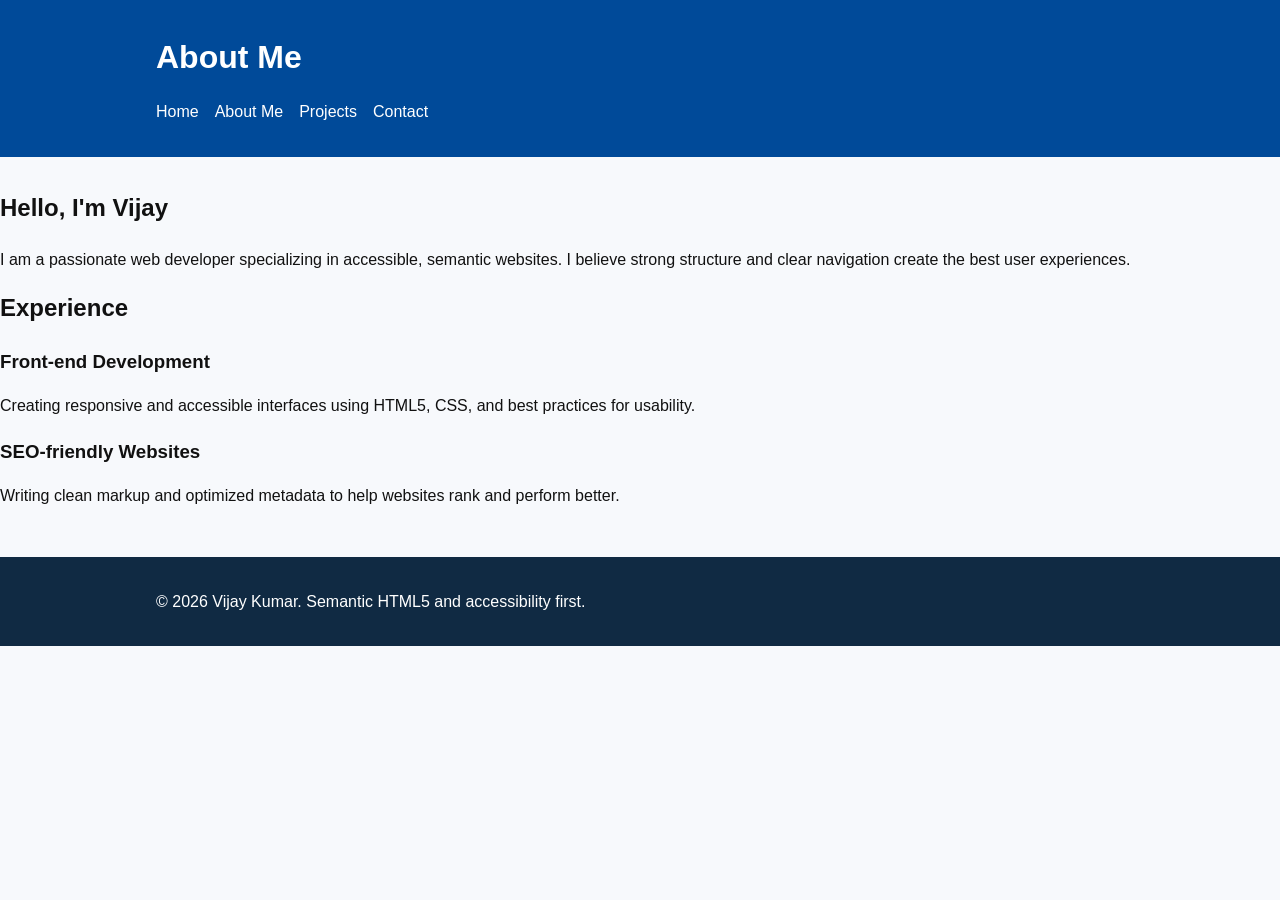
==== about.html @ e0fa2bb2 "Initial commit: accessible portfolio skeleton" ====
<!doctype html>
<html lang="en">
<head>
  <meta charset="UTF-8">
  <meta name="viewport" content="width=device-width, initial-scale=1.0">
  <title>Vijay Kumar | About Me</title>
  <meta name="description" content="Portfolio website of Vijay Kumar">
  <meta name="keywords" content="Portfolio, HTML5, CSS, Web Developer">
  <meta name="author" content="Vijay Kumar">
  <link rel="stylesheet" href="css/style.css">
</head>
<body>
  <header role="banner">
    <div class="container">
      <h1>About Me</h1>
      <nav role="navigation" aria-label="Secondary site navigation">
        <ul class="nav-list">
          <li><a href="index.html">Home</a></li>
          <li><a href="about.html">About Me</a></li>
          <li><a href="projects.html">Projects</a></li>
          <li><a href="contact.html">Contact</a></li>
        </ul>
      </nav>
    </div>
  </header>

  <main id="main-content">
    <section aria-labelledby="about-heading">
      <h2 id="about-heading">Hello, I'm Vijay</h2>
      <p>I am a passionate web developer specializing in accessible, semantic websites. I believe strong structure and clear navigation create the best user experiences.</p>
    </section>

    <section aria-labelledby="experience-heading">
      <h2 id="experience-heading">Experience</h2>
      <article>
        <h3>Front-end Development</h3>
        <p>Creating responsive and accessible interfaces using HTML5, CSS, and best practices for usability.</p>
      </article>
      <article>
        <h3>SEO-friendly Websites</h3>
        <p>Writing clean markup and optimized metadata to help websites rank and perform better.</p>
      </article>
    </section>
  </main>

  <footer role="contentinfo">
    <div class="container">
      <p>© 2026 Vijay Kumar. Semantic HTML5 and accessibility first.</p>
    </div>
  </footer>
</body>
</html>
---- css/style.css ----
:root {
  color-scheme: light;
  font-family: Arial, sans-serif;
  line-height: 1.6;
  background-color: #f7f9fc;
  color: #111;
}

* {
  box-sizing: border-box;
}

body {
  margin: 0;
}

.container {
  max-width: 1000px;
  margin: 0 auto;
  padding: 1rem;
}

header {
  background-color: #004a99;
  color: #fff;
  padding: 1rem 0;
}

header h1,
header p {
  margin: 0;
}

.tagline {
  margin-top: 0.5rem;
  font-size: 1rem;
}

.nav-list {
  list-style: none;
  padding: 0;
  margin: 1rem 0 0;
  display: flex;
  gap: 1rem;
  flex-wrap: wrap;
}

.nav-list a {
  color: #fff;
  text-decoration: none;
}

.nav-list a:focus,
.nav-list a:hover {
  outline: 3px solid #ffd700;
  background: rgba(255, 255, 255, 0.1);
}

main {
  padding: 2rem 0;
}

.hero,
.highlights,
.contact-form {
  background: #fff;
  border-radius: 8px;
  padding: 1.5rem;
  margin-bottom: 1.5rem;
  box-shadow: 0 1px 4px rgba(0,0,0,0.08);
}

h2 {
  margin-top: 0;
}

h3 {
  margin-bottom: 0.5rem;
}

article {
  margin-top: 1rem;
}

.form-group {
  display: grid;
  gap: 0.5rem;
  margin-bottom: 1rem;
}

label {
  font-weight: 600;
}

input,
textarea,
button {
  font: inherit;
}

input,
textarea {
  width: 100%;
  padding: 0.8rem;
  border: 1px solid #bbc4d6;
  border-radius: 4px;
}

input:focus,
textarea:focus,
button:focus {
  outline: 3px solid #004a99;
  outline-offset: 3px;
}

button {
  display: inline-block;
  padding: 0.9rem 1.4rem;
  border: none;
  background-color: #004a99;
  color: #fff;
  border-radius: 4px;
  cursor: pointer;
}

button:hover {
  background-color: #00356a;
}

footer {
  background-color: #102a43;
  color: #fff;
  padding: 1rem 0;
}

footer p {
  margin: 0;
}

@media (max-width: 600px) {
  .nav-list {
    flex-direction: column;
  }
}
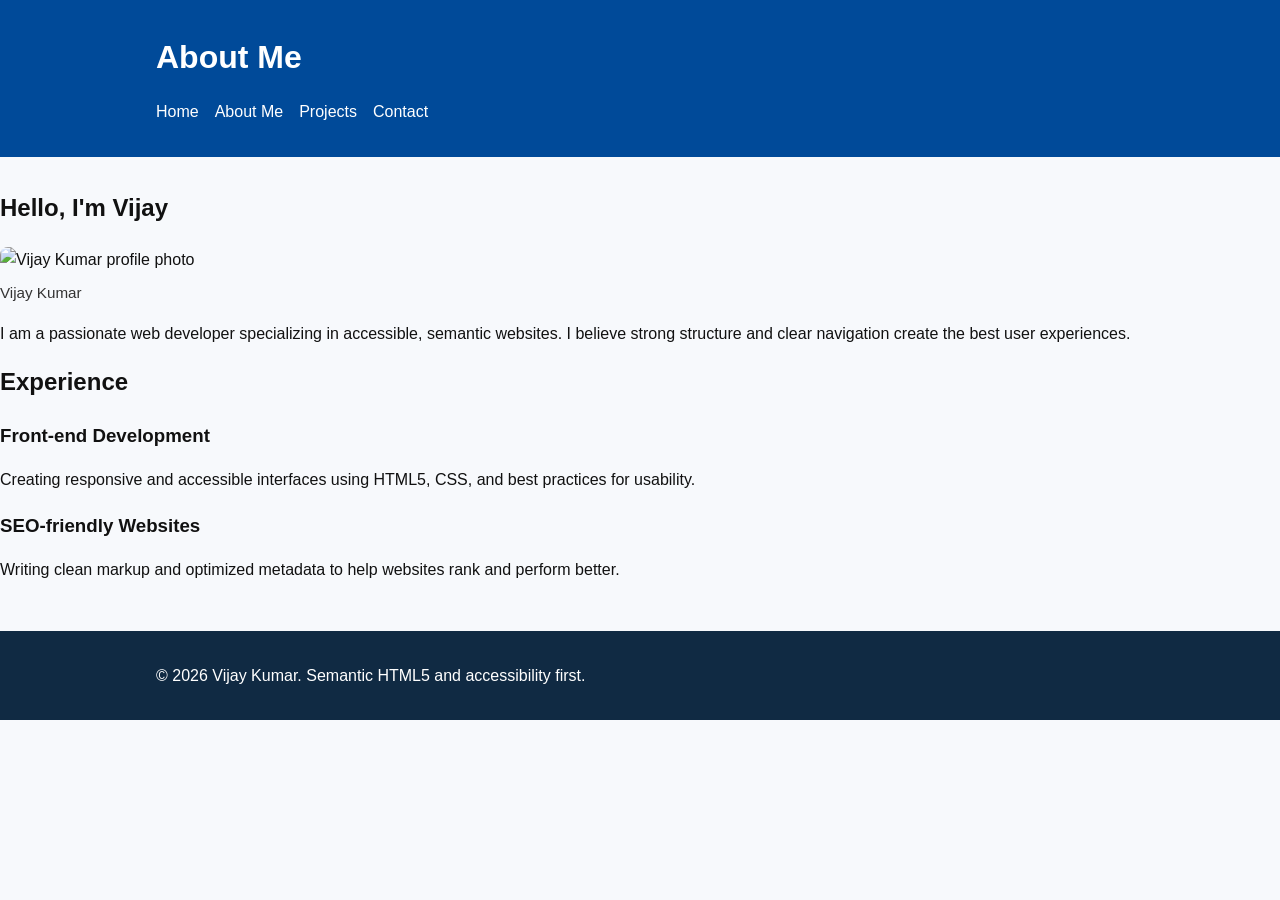
==== commit 106866f2: "Enhance accessibility: skip link, profile image, email validation help, and README demo info" ====
--- a/about.html
+++ b/about.html
@@ -10,6 +10,7 @@
   <link rel="stylesheet" href="css/style.css">
 </head>
 <body>
+  <a href="#main-content" class="skip-link">Skip to main content</a>
   <header role="banner">
     <div class="container">
       <h1>About Me</h1>
@@ -27,6 +28,10 @@
   <main id="main-content">
     <section aria-labelledby="about-heading">
       <h2 id="about-heading">Hello, I'm Vijay</h2>
+      <figure class="profile-card">
+        <img src="images/profile.jpg" alt="Vijay Kumar profile photo">
+        <figcaption>Vijay Kumar</figcaption>
+      </figure>
       <p>I am a passionate web developer specializing in accessible, semantic websites. I believe strong structure and clear navigation create the best user experiences.</p>
     </section>
 
--- a/css/style.css
+++ b/css/style.css
@@ -127,6 +127,47 @@
   background-color: #00356a;
 }
 
+.skip-link {
+  position: absolute;
+  left: -999px;
+  top: auto;
+  width: 1px;
+  height: 1px;
+  overflow: hidden;
+}
+
+.skip-link:focus,
+.skip-link:hover {
+  left: 1rem;
+  top: 1rem;
+  width: auto;
+  height: auto;
+  padding: 0.75rem 1rem;
+  background-color: #004a99;
+  color: #fff;
+  z-index: 1000;
+  border-radius: 4px;
+  text-decoration: none;
+}
+
+.profile-card {
+  margin: 1rem 0;
+  max-width: 240px;
+}
+
+.profile-card img {
+  width: 100%;
+  height: auto;
+  display: block;
+  border-radius: 8px;
+}
+
+.profile-card figcaption {
+  margin-top: 0.5rem;
+  font-size: 0.95rem;
+  color: #333;
+}
+
 footer {
   background-color: #102a43;
   color: #fff;
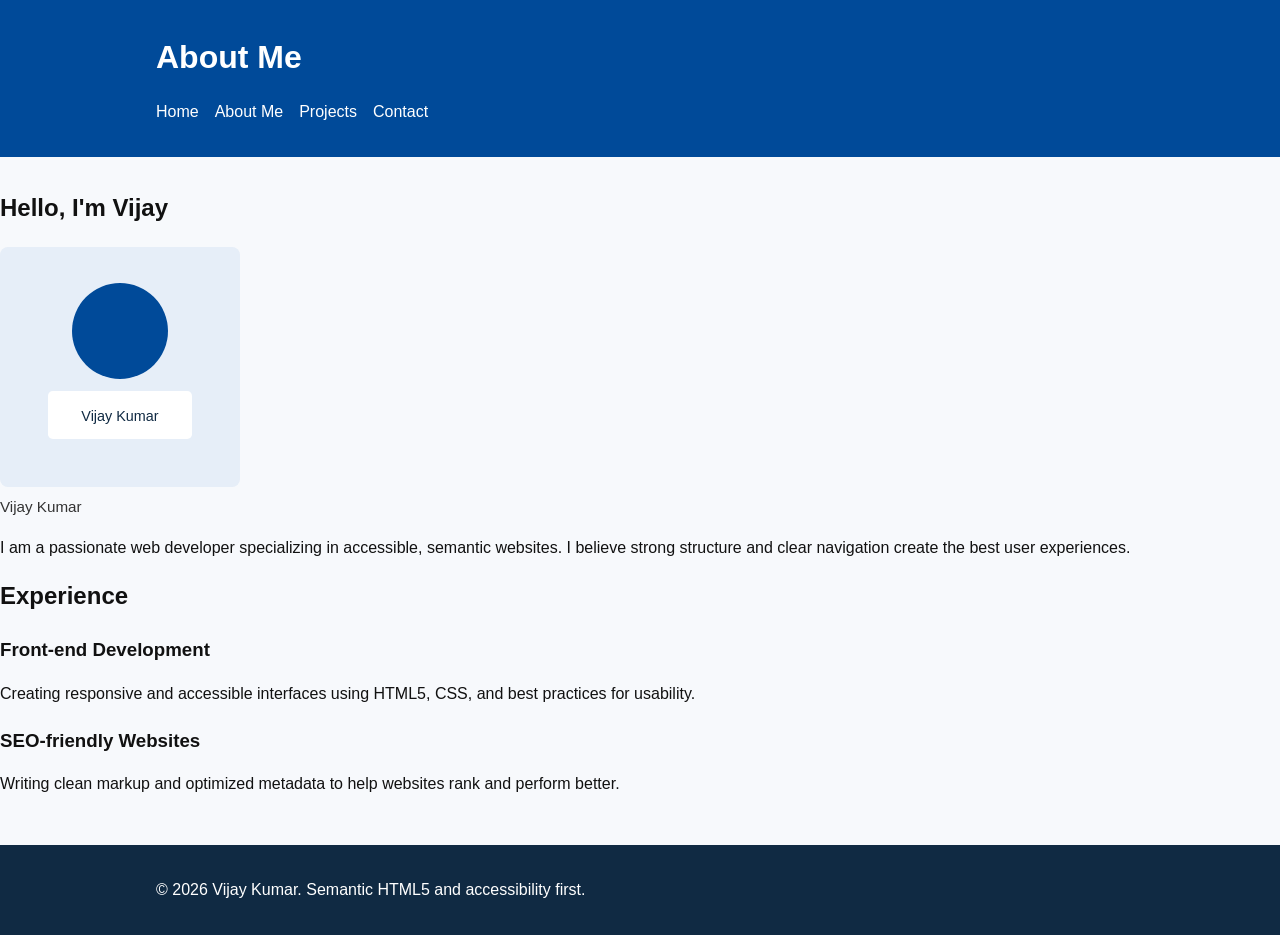
==== commit 35e1606d: "Add placeholder profile.svg and update references" ====
--- a/about.html
+++ b/about.html
@@ -29,7 +29,7 @@
     <section aria-labelledby="about-heading">
       <h2 id="about-heading">Hello, I'm Vijay</h2>
       <figure class="profile-card">
-        <img src="images/profile.jpg" alt="Vijay Kumar profile photo">
+        <img src="images/profile.svg" alt="Vijay Kumar profile photo">
         <figcaption>Vijay Kumar</figcaption>
       </figure>
       <p>I am a passionate web developer specializing in accessible, semantic websites. I believe strong structure and clear navigation create the best user experiences.</p>
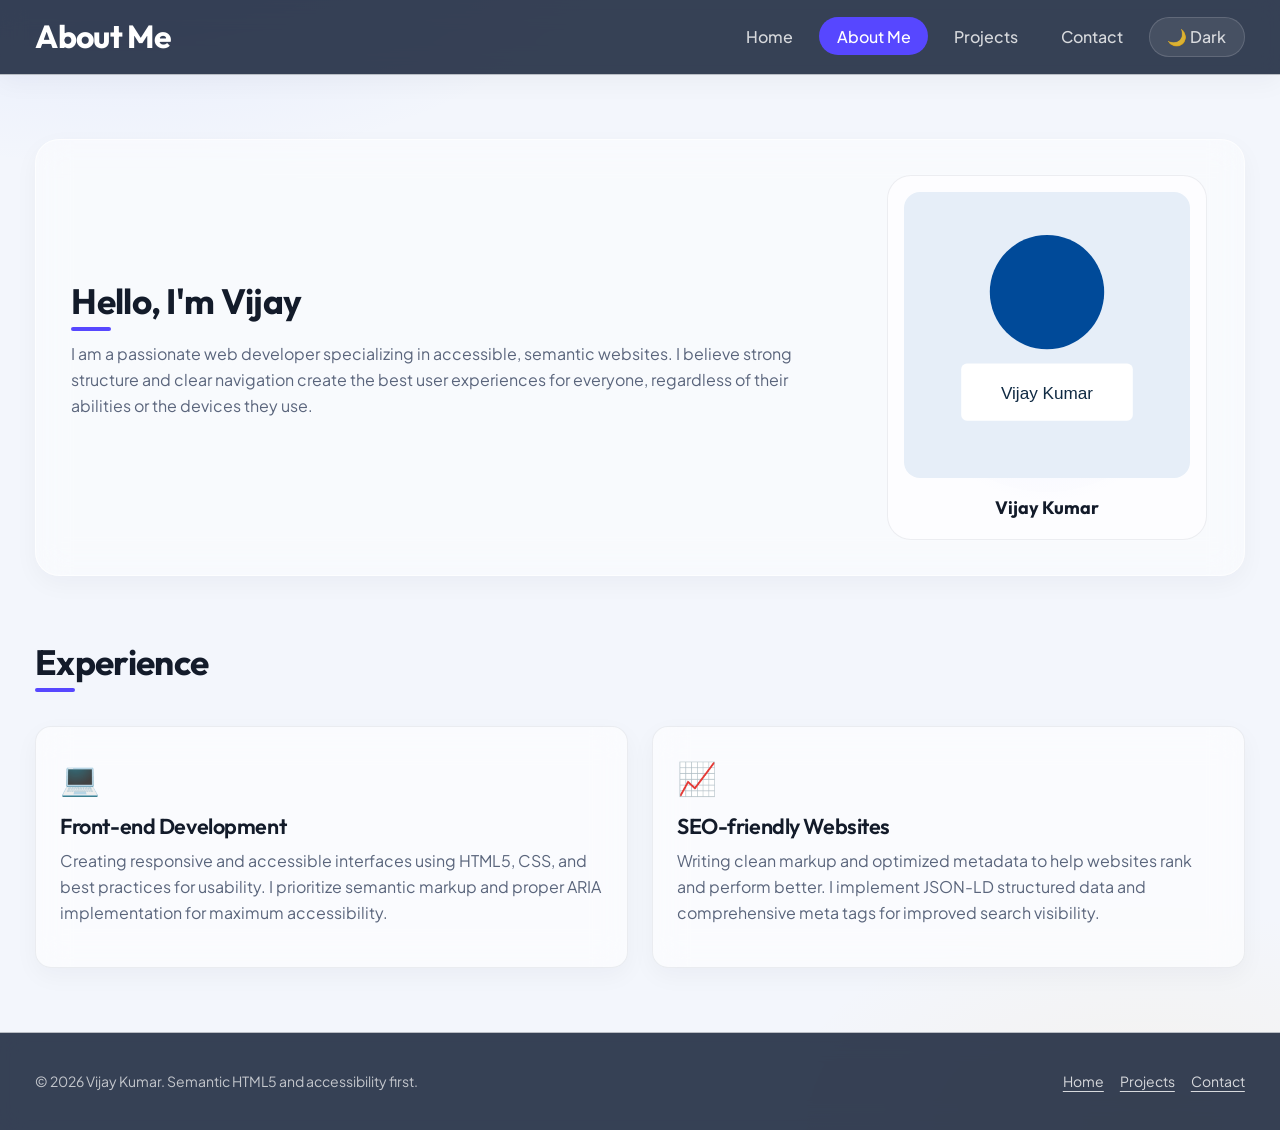
==== commit 66f6d2cf: "Add responsive portfolio redesign" ====
--- a/about.html
+++ b/about.html
@@ -1,57 +1,139 @@
 <!doctype html>
-<html lang="en">
+<html lang="en" dir="ltr">
 <head>
   <meta charset="UTF-8">
   <meta name="viewport" content="width=device-width, initial-scale=1.0">
-  <title>Vijay Kumar | About Me</title>
-  <meta name="description" content="Portfolio website of Vijay Kumar">
-  <meta name="keywords" content="Portfolio, HTML5, CSS, Web Developer">
+  <meta http-equiv="X-UA-Compatible" content="ie=edge">
+  <title>About Vijay Kumar | Web Developer & Accessibility Expert</title>
+  <meta name="description" content="Learn about Vijay Kumar, a passionate web developer specializing in accessible, semantic websites with a focus on WCAG compliance and modern standards.">
+  <meta name="keywords" content="About, Web Developer, HTML5, CSS, Accessibility, WCAG, Semantic HTML, Experience">
   <meta name="author" content="Vijay Kumar">
+  <meta name="theme-color" content="#004a99">
+  <meta name="color-scheme" content="light dark">
+  <link rel="icon" href="images/favicon.svg" type="image/svg+xml">
+  <link rel="canonical" href="https://vijayportfolio.com/about.html">
+  
+  <!-- Open Graph Tags -->
+  <meta property="og:type" content="website">
+  <meta property="og:url" content="https://vijayportfolio.com/about.html">
+  <meta property="og:title" content="About Vijay Kumar | Web Developer & Accessibility Expert">
+  <meta property="og:description" content="Learn about Vijay Kumar, a passionate web developer specializing in accessible, semantic websites with a focus on WCAG compliance and modern standards.">
+  <meta property="og:image" content="https://vijayportfolio.com/images/og-image.png">
+  <meta property="og:image:alt" content="Vijay Kumar's about page">
+  <meta property="og:site_name" content="Vijay Kumar's Portfolio">
+  
+  <!-- Twitter Card Tags -->
+  <meta name="twitter:card" content="summary_large_image">
+  <meta name="twitter:url" content="https://vijayportfolio.com/about.html">
+  <meta name="twitter:title" content="About Vijay Kumar | Web Developer & Accessibility Expert">
+  <meta name="twitter:description" content="Learn about Vijay Kumar, a passionate web developer specializing in accessible, semantic websites with a focus on WCAG compliance and modern standards.">
+  <meta name="twitter:image" content="https://vijayportfolio.com/images/twitter-image.png">
+  
+  <meta name="robots" content="index, follow, max-image-preview:large, max-snippet:-1, max-video-preview:-1">
   <link rel="stylesheet" href="css/style.css">
+  
+  <!-- JSON-LD Structured Data -->
+  <script type="application/ld+json">
+  {
+    "@context": "https://schema.org",
+    "@type": "Person",
+    "name": "Vijay Kumar",
+    "url": "https://vijayportfolio.com",
+    "image": "https://vijayportfolio.com/images/profile.svg",
+    "jobTitle": "Web Developer",
+    "worksFor": {
+      "@type": "Organization",
+      "name": "Self-employed"
+    }
+  }
+  </script>
 </head>
-<body>
+<body class="site-shell">
   <a href="#main-content" class="skip-link">Skip to main content</a>
-  <header role="banner">
-    <div class="container">
-      <h1>About Me</h1>
-      <nav role="navigation" aria-label="Secondary site navigation">
+  
+  <header role="banner" aria-label="Site header">
+    <div class="container header-row">
+      <div class="brand-block">
+        <h1>About Me</h1>
+      </div>
+      <nav aria-label="Main site navigation" role="navigation">
         <ul class="nav-list">
           <li><a href="index.html">Home</a></li>
-          <li><a href="about.html">About Me</a></li>
+          <li><a href="about.html" aria-current="page">About Me</a></li>
+          <li><a href="projects.html">Projects</a></li>
+          <li><a href="contact.html">Contact</a></li>
+          <li><button type="button" class="theme-toggle" id="themeToggle" aria-label="Toggle color theme">🌙 Dark</button></li>
+        </ul>
+      </nav>
+    </div>
+  </header>
+
+  <main id="main-content" class="page-about" role="main" aria-label="Main content">
+    <div class="container main-stack">
+    <section aria-labelledby="about-heading" class="about-section">
+      <div class="about-grid">
+        <div class="about-text">
+          <h2 id="about-heading">Hello, I'm Vijay</h2>
+          <p>I am a passionate web developer specializing in accessible, semantic websites. I believe strong structure and clear navigation create the best user experiences for everyone, regardless of their abilities or the devices they use.</p>
+        </div>
+        <figure class="profile-card" aria-label="Profile information">
+          <div class="profile-glow"></div>
+          <img src="images/profile.svg" alt="Vijay Kumar profile photo" width="200" height="200">
+          <figcaption>Vijay Kumar</figcaption>
+        </figure>
+      </div>
+    </section>
+
+    <section aria-labelledby="experience-heading">
+      <h2 id="experience-heading">Experience</h2>
+      <div class="experience-grid">
+        <article aria-labelledby="frontend-title">
+          <div class="card-icon" aria-hidden="true">💻</div>
+          <h3 id="frontend-title">Front-end Development</h3>
+          <p>Creating responsive and accessible interfaces using HTML5, CSS, and best practices for usability. I prioritize semantic markup and proper ARIA implementation for maximum accessibility.</p>
+        </article>
+        <article aria-labelledby="seo-title">
+          <div class="card-icon" aria-hidden="true">📈</div>
+          <h3 id="seo-title">SEO-friendly Websites</h3>
+          <p>Writing clean markup and optimized metadata to help websites rank and perform better. I implement JSON-LD structured data and comprehensive meta tags for improved search visibility.</p>
+        </article>
+      </div>
+    </section>
+    </div>
+  </main>
+
+  <footer role="contentinfo" aria-label="Site footer">
+    <div class="container">
+      <p>&copy; 2026 Vijay Kumar. Semantic HTML5 and accessibility first.</p>
+      <nav aria-label="Footer navigation">
+        <ul class="footer-links">
+          <li><a href="index.html">Home</a></li>
           <li><a href="projects.html">Projects</a></li>
           <li><a href="contact.html">Contact</a></li>
         </ul>
       </nav>
     </div>
-  </header>
+  </footer>
+  <script>
+    (function () {
+      const savedTheme = localStorage.getItem('portfolio-theme');
+      const systemTheme = window.matchMedia('(prefers-color-scheme: dark)').matches ? 'dark' : 'light';
+      const theme = savedTheme || systemTheme;
+      document.documentElement.setAttribute('data-theme', theme);
 
-  <main id="main-content">
-    <section aria-labelledby="about-heading">
-      <h2 id="about-heading">Hello, I'm Vijay</h2>
-      <figure class="profile-card">
-        <img src="images/profile.svg" alt="Vijay Kumar profile photo">
-        <figcaption>Vijay Kumar</figcaption>
-      </figure>
-      <p>I am a passionate web developer specializing in accessible, semantic websites. I believe strong structure and clear navigation create the best user experiences.</p>
-    </section>
-
-    <section aria-labelledby="experience-heading">
-      <h2 id="experience-heading">Experience</h2>
-      <article>
-        <h3>Front-end Development</h3>
-        <p>Creating responsive and accessible interfaces using HTML5, CSS, and best practices for usability.</p>
-      </article>
-      <article>
-        <h3>SEO-friendly Websites</h3>
-        <p>Writing clean markup and optimized metadata to help websites rank and perform better.</p>
-      </article>
-    </section>
-  </main>
-
-  <footer role="contentinfo">
-    <div class="container">
-      <p>© 2026 Vijay Kumar. Semantic HTML5 and accessibility first.</p>
-    </div>
-  </footer>
+      const button = document.getElementById('themeToggle');
+      if (button) {
+        button.textContent = theme === 'dark' ? '☀️ Light' : '🌙 Dark';
+        button.addEventListener('click', () => {
+          const nextTheme = document.documentElement.getAttribute('data-theme') === 'dark' ? 'light' : 'dark';
+          document.documentElement.setAttribute('data-theme', nextTheme);
+          localStorage.setItem('portfolio-theme', nextTheme);
+          button.textContent = nextTheme === 'dark' ? '☀️ Light' : '🌙 Dark';
+          button.setAttribute('aria-pressed', String(nextTheme === 'dark'));
+        });
+        button.setAttribute('aria-pressed', String(theme === 'dark'));
+      }
+    })();
+  </script>
 </body>
 </html>
--- a/css/style.css
+++ b/css/style.css
@@ -1,185 +1,1237 @@
+/* ===== FONTS & IMPORT ===== */
+@import url('https://fonts.googleapis.com/css2?family=Outfit:wght@300;400;500;600;700;800&family=Plus+Jakarta+Sans:wght@300;400;500;600;700&display=swap');
+
+/* ===== CSS CUSTOM PROPERTIES (DESIGN SYSTEM) ===== */
 :root {
+  /* Dynamic Palette Tokens (HSL) */
+  --primary-h: 245;
+  --primary-s: 100%;
+  --primary-l: 64%;
+  --primary: hsl(var(--primary-h), var(--primary-s), var(--primary-l));
+  --primary-dark: hsl(var(--primary-h), var(--primary-s), 52%);
+  --primary-light: hsl(var(--primary-h), var(--primary-s), 78%);
+  
+  --secondary-h: 38;
+  --secondary-s: 100%;
+  --secondary-l: 62%;
+  --secondary: hsl(var(--secondary-h), var(--secondary-s), var(--secondary-l));
+  
+  --text-h: 220;
+  --text-s: 38%;
+  --text-l: 12%;
+  --text: hsl(var(--text-h), var(--text-s), var(--text-l));
+  --text-light: hsl(var(--text-h), 16%, 42%);
+  
+  --bg-h: 220;
+  --bg-s: 60%;
+  --bg-l: 97%;
+  --bg: hsl(var(--bg-h), var(--bg-s), var(--bg-l));
+  
+  /* Glassmorphic Cards & Surface Tokens */
+  --glass-bg: rgba(255, 255, 255, 0.45);
+  --glass-border: rgba(255, 255, 255, 0.65);
+  --glass-border-hover: rgba(138, 167, 255, 0.35);
+  
+  --card-bg: rgba(255, 255, 255, 0.6);
+  --card-border: rgba(18, 34, 63, 0.07);
+  --card-border-hover: rgba(138, 167, 255, 0.25);
+  
+  --input-bg: rgba(255, 255, 255, 0.85);
+  --header-bg: rgba(13, 25, 48, 0.82);
+  
+  /* Shadow & Glow Tokens */
+  --shadow-sm: 0 8px 24px rgba(15, 23, 42, 0.04);
+  --shadow-md: 0 16px 36px rgba(15, 23, 42, 0.08);
+  --shadow-lg: 0 24px 56px rgba(15, 23, 42, 0.12);
+  --glow: rgba(91, 124, 255, 0.12);
+  --glow-strong: rgba(91, 124, 255, 0.25);
+  
+  /* Status Colors */
+  --color-success: #10b981;
+  --color-error: #ef4444;
+  --color-warning: #f59e0b;
+
+  /* Typography */
+  --font-family-base: 'Plus Jakarta Sans', -apple-system, BlinkMacSystemFont, 'Segoe UI', Roboto, sans-serif;
+  --font-family-headers: 'Outfit', sans-serif;
+  --font-size-base: 1rem;
+  --font-size-small: 0.875rem;
+  --font-size-large: 1.125rem;
+  --line-height: 1.65;
+  --line-height-tight: 1.3;
+
+  /* Spacings & Border Radii */
+  --spacing-xs: 0.25rem;
+  --spacing-sm: 0.5rem;
+  --spacing-md: 1rem;
+  --spacing-lg: 1.5rem;
+  --spacing-xl: 2.2rem;
+  --spacing-2xl: 3.5rem;
+  --container-max-width: 72rem;
+  --container-wide: 80rem;
+  --border-radius: 16px;
+  --border-radius-lg: 24px;
+  --border-radius-pill: 50px;
+  --transition: all 0.35s cubic-bezier(0.25, 0.8, 0.25, 1);
+  --transition-fast: 0.2s cubic-bezier(0.4, 0, 0.2, 1);
+  --blur-glass: 16px;
+  --blur-header: 12px;
+
+  /* Breakpoint tokens (for reference in comments) */
+  --bp-tablet: 48rem;
+  --bp-desktop: 64rem;
+  --bp-wide: 80rem;
   color-scheme: light;
-  font-family: Arial, sans-serif;
-  line-height: 1.6;
-  background-color: #f7f9fc;
-  color: #111;
-}
-
+}
+
+/* ===== DARK MODE OVERRIDES ===== */
+[data-theme="dark"] {
+  --primary-h: 245;
+  --primary-s: 100%;
+  --primary-l: 74%;
+  --primary-dark: hsl(var(--primary-h), var(--primary-s), 66%);
+  --primary-light: hsl(var(--primary-h), var(--primary-s), 84%);
+  
+  --secondary-h: 38;
+  --secondary-s: 100%;
+  --secondary-l: 68%;
+  
+  --text-h: 220;
+  --text-s: 40%;
+  --text-l: 98%;
+  --text-light: hsl(var(--text-h), 20%, 80%);
+  
+  --bg-h: 222;
+  --bg-s: 47%;
+  --bg-l: 8%;
+  
+  --glass-bg: rgba(15, 23, 42, 0.45);
+  --glass-border: rgba(255, 255, 255, 0.06);
+  --glass-border-hover: rgba(138, 167, 255, 0.22);
+  
+  --card-bg: rgba(15, 23, 42, 0.55);
+  --card-border: rgba(255, 255, 255, 0.05);
+  --card-border-hover: rgba(138, 167, 255, 0.15);
+  
+  --input-bg: rgba(10, 18, 36, 0.8);
+  --header-bg: rgba(6, 11, 23, 0.85);
+  
+  --shadow-sm: 0 8px 24px rgba(0, 0, 0, 0.25);
+  --shadow-md: 0 16px 48px rgba(0, 0, 0, 0.35);
+  --shadow-lg: 0 24px 64px rgba(0, 0, 0, 0.45);
+  --glow: rgba(138, 167, 255, 0.08);
+  --glow-strong: rgba(138, 167, 255, 0.18);
+  color-scheme: dark;
+}
+
+/* System dark theme preferences before user toggles theme */
+@media (prefers-color-scheme: dark) {
+  :root:not([data-theme="light"]) {
+    --primary-h: 245;
+    --primary-s: 100%;
+    --primary-l: 74%;
+    --primary-dark: hsl(var(--primary-h), var(--primary-s), 66%);
+    --primary-light: hsl(var(--primary-h), var(--primary-s), 84%);
+    
+    --secondary-h: 38;
+    --secondary-s: 100%;
+    --secondary-l: 68%;
+    
+    --text-h: 220;
+    --text-s: 40%;
+    --text-l: 98%;
+    --text-light: hsl(var(--text-h), 20%, 80%);
+    
+    --bg-h: 222;
+    --bg-s: 47%;
+    --bg-l: 8%;
+    
+    --glass-bg: rgba(15, 23, 42, 0.45);
+    --glass-border: rgba(255, 255, 255, 0.06);
+    --glass-border-hover: rgba(138, 167, 255, 0.22);
+    
+    --card-bg: rgba(15, 23, 42, 0.55);
+    --card-border: rgba(255, 255, 255, 0.05);
+    --card-border-hover: rgba(138, 167, 255, 0.15);
+    
+    --input-bg: rgba(10, 18, 36, 0.8);
+    --header-bg: rgba(6, 11, 23, 0.85);
+    
+    --shadow-sm: 0 8px 24px rgba(0, 0, 0, 0.25);
+    --shadow-md: 0 16px 48px rgba(0, 0, 0, 0.35);
+    --shadow-lg: 0 24px 64px rgba(0, 0, 0, 0.45);
+    --glow: rgba(138, 167, 255, 0.08);
+    --glow-strong: rgba(138, 167, 255, 0.18);
+    color-scheme: dark;
+  }
+}
+
+/* ===== ACCESSIBILITY & REDUCED MOTION ===== */
+@media (prefers-reduced-motion: reduce) {
+  *,
+  *::before,
+  *::after {
+    animation-duration: 0.01ms !important;
+    animation-iteration-count: 1 !important;
+    transition-duration: 0.01ms !important;
+    scroll-behavior: auto !important;
+  }
+
+  .visual-card:hover,
+  article:hover,
+  .profile-card:hover {
+    transform: none !important;
+  }
+}
+
+/* ===== BASE LAYOUT SETUP ===== */
 * {
   box-sizing: border-box;
 }
 
+html {
+  font-size: 16px;
+  scroll-behavior: smooth;
+}
+
+/* ===== SITE SHELL — CSS GRID PAGE ARCHITECTURE ===== */
+.site-shell {
+  margin: 0;
+  font-family: var(--font-family-base);
+  font-size: var(--font-size-base);
+  line-height: var(--line-height);
+  color: var(--text);
+  background:
+    radial-gradient(ellipse 80% 50% at 10% -10%, var(--glow), transparent 50%),
+    radial-gradient(ellipse 60% 40% at 90% 100%, hsla(var(--secondary-h), var(--secondary-s), var(--secondary-l), 0.08), transparent 50%),
+    var(--bg);
+  min-height: 100vh;
+  min-height: 100dvh;
+  display: grid;
+  grid-template-rows: auto 1fr auto;
+  grid-template-areas:
+    "site-header"
+    "site-main"
+    "site-footer";
+  grid-template-columns: minmax(0, 1fr);
+}
+
 body {
   margin: 0;
 }
 
+/* Typography elements */
+h1, h2, h3, h4, h5, h6 {
+  font-family: var(--font-family-headers);
+  line-height: var(--line-height-tight);
+  margin-top: 0;
+  margin-bottom: var(--spacing-sm);
+  font-weight: 700;
+  letter-spacing: -0.02em;
+}
+
+h1 {
+  font-size: clamp(2rem, 5vw, 3rem);
+}
+
+h2 {
+  font-size: clamp(1.6rem, 4vw, 2.2rem);
+  position: relative;
+  display: inline-block;
+  margin-bottom: var(--spacing-md);
+}
+
+h2::after {
+  content: '';
+  position: absolute;
+  left: 0;
+  bottom: -6px;
+  width: 40px;
+  height: 4px;
+  background-color: var(--primary);
+  border-radius: 2px;
+}
+
+h3 {
+  font-size: 1.35rem;
+  font-weight: 600;
+}
+
+p {
+  margin-top: 0;
+  margin-bottom: var(--spacing-md);
+  color: var(--text-light);
+}
+
+small {
+  font-size: var(--font-size-small);
+  color: var(--text-light);
+}
+
+/* ===== LINKS & INTERACTIVES ===== */
+a {
+  color: var(--primary);
+  text-decoration: underline;
+  text-underline-offset: 4px;
+  transition: var(--transition);
+}
+
+a:visited {
+  color: var(--primary-dark);
+}
+
+a:hover {
+  color: var(--primary-dark);
+  text-decoration-color: transparent;
+}
+
+a:focus-visible,
+button:focus-visible,
+input:focus-visible,
+select:focus-visible,
+textarea:focus-visible {
+  outline: 3px solid var(--secondary);
+  outline-offset: 3px;
+}
+
+/* Button & Form Controls styling */
+.btn-primary,
+.btn-secondary,
+button {
+  font-family: var(--font-family-base);
+  font-weight: 600;
+  font-size: var(--font-size-base);
+  padding: 0.75rem 1.5rem;
+  border-radius: 50px;
+  border: 1px solid transparent;
+  cursor: pointer;
+  transition: var(--transition);
+  display: inline-flex;
+  align-items: center;
+  justify-content: center;
+  text-decoration: none;
+  box-shadow: var(--shadow-sm);
+}
+
+.btn-primary,
+button[type="submit"] {
+  background: linear-gradient(135deg, var(--primary) 0%, var(--primary-dark) 100%);
+  color: #fff;
+}
+
+.btn-primary:hover,
+button[type="submit"]:hover {
+  transform: translateY(-2px);
+  box-shadow: var(--shadow-md), 0 0 15px var(--glow-strong);
+}
+
+.btn-primary:active,
+button[type="submit"]:active {
+  transform: translateY(0);
+}
+
+.btn-secondary,
+button[type="reset"] {
+  background: var(--card-bg);
+  border: 1px solid var(--card-border);
+  color: var(--text);
+}
+
+.btn-secondary:hover,
+button[type="reset"]:hover {
+  background: var(--glass-bg);
+  border-color: var(--primary-light);
+  transform: translateY(-2px);
+}
+
+button:disabled,
+.btn-primary:disabled,
+.btn-secondary:disabled {
+  opacity: 0.5;
+  cursor: not-allowed;
+  transform: none !important;
+  box-shadow: none !important;
+}
+
+/* ===== MAIN SITE SHELL ===== */
 .container {
-  max-width: 1000px;
-  margin: 0 auto;
-  padding: 1rem;
+  width: 100%;
+  max-width: var(--container-max-width);
+  margin-left: auto;
+  margin-right: auto;
+  padding-left: var(--spacing-lg);
+  padding-right: var(--spacing-lg);
 }
 
 header {
-  background-color: #004a99;
+  grid-area: site-header;
+}
+
+main {
+  grid-area: site-main;
+  padding: var(--spacing-xl) 0 var(--spacing-2xl);
+  display: grid;
+  align-content: start;
+}
+
+footer {
+  grid-area: site-footer;
+}
+
+/* Vertical section stack inside main */
+.main-stack {
+  display: grid;
+  grid-template-columns: minmax(0, 1fr);
+  gap: var(--spacing-2xl);
+  width: 100%;
+}
+
+/* ===== GLASS CARD SYSTEM ===== */
+.hero,
+.highlights,
+.contact-section,
+.about-section,
+.projects-section,
+.glass-card,
+article {
+  background: var(--glass-bg);
+  backdrop-filter: blur(var(--blur-glass));
+  -webkit-backdrop-filter: blur(var(--blur-glass));
+  border: 1px solid var(--glass-border);
+  border-radius: var(--border-radius-lg);
+  padding: var(--spacing-xl);
+  box-shadow: var(--shadow-sm);
+  transition: var(--transition);
+}
+
+.projects-section > p {
+  max-width: 65ch;
+}
+
+/* ===== HEADER & NAVIGATION (MOBILE BASE) ===== */
+.site-shell > header {
+  background: var(--header-bg);
+  backdrop-filter: blur(var(--blur-header));
+  -webkit-backdrop-filter: blur(var(--blur-header));
+  border-bottom: 1px solid var(--glass-border);
   color: #fff;
-  padding: 1rem 0;
-}
-
-header h1,
-header p {
+  padding: var(--spacing-md) 0;
+  position: sticky;
+  top: 0;
+  z-index: 100;
+  box-shadow: var(--shadow-sm);
+}
+
+.header-row {
+  display: flex;
+  flex-direction: column;
+  align-items: stretch;
+  gap: var(--spacing-md);
+  text-align: center;
+}
+
+.brand-block h1 {
+  font-size: 1.8rem;
   margin: 0;
+  color: #fff;
+}
+
+.brand-block h1::after {
+  display: none;
 }
 
 .tagline {
-  margin-top: 0.5rem;
-  font-size: 1rem;
+  font-size: 0.9rem;
+  margin: var(--spacing-xs) 0 0;
+  color: var(--primary-light);
+  font-weight: 500;
 }
 
 .nav-list {
   list-style: none;
   padding: 0;
-  margin: 1rem 0 0;
+  margin: 0;
   display: flex;
-  gap: 1rem;
   flex-wrap: wrap;
-}
-
-.nav-list a {
+  justify-content: center;
+  align-items: center;
+  gap: var(--spacing-sm);
+}
+
+.nav-list a,
+.theme-toggle {
+  color: rgba(255, 255, 255, 0.8);
+  font-weight: 500;
+  text-decoration: none;
+  padding: 0.5rem 1rem;
+  border-radius: 30px;
+  transition: var(--transition);
+  font-size: var(--font-size-small);
+}
+
+.nav-list a:hover,
+.nav-list a:focus-visible,
+.theme-toggle:hover,
+.theme-toggle:focus-visible {
+  background: rgba(255, 255, 255, 0.1);
   color: #fff;
+}
+
+.nav-list a[aria-current="page"] {
+  background: var(--primary);
+  color: #fff;
+}
+
+.theme-toggle {
+  background: rgba(255, 255, 255, 0.08);
+  border: 1px solid rgba(255, 255, 255, 0.15);
+  cursor: pointer;
+  box-shadow: none;
+  min-width: 2.75rem;
+}
+
+.theme-toggle[aria-pressed="true"] {
+  background: rgba(255, 255, 255, 0.15);
+  border-color: var(--secondary);
+}
+
+/* ===== HERO SECTION (MOBILE BASE) ===== */
+.hero {
+  display: grid;
+  grid-template-columns: minmax(0, 1fr);
+  grid-template-areas:
+    "hero-content"
+    "hero-visual";
+  gap: var(--spacing-xl);
+  align-items: center;
+  background:
+    radial-gradient(circle at 100% 0%, var(--glow), transparent 45%),
+    var(--glass-bg);
+}
+
+.hero-content {
+  grid-area: hero-content;
+  text-align: center;
+}
+
+.hero-visual {
+  grid-area: hero-visual;
+  display: grid;
+  grid-template-columns: repeat(2, 1fr);
+  gap: var(--spacing-sm);
+}
+
+.hero-content h2::after {
+  left: 50%;
+  transform: translateX(-50%);
+}
+
+.hero-content p {
+  font-size: var(--font-size-large);
+  margin-bottom: var(--spacing-lg);
+}
+
+.hero-content .btn-primary {
+  margin-top: var(--spacing-sm);
+}
+
+/* Interactive Developer Dashboard Widget */
+.visual-card {
+  background: hsla(var(--primary-h), var(--primary-s), var(--primary-l), 0.06);
+  border: 1px solid var(--glass-border);
+  border-radius: var(--border-radius);
+  padding: var(--spacing-md);
+  display: flex;
+  flex-direction: column;
+  justify-content: center;
+  position: relative;
+  overflow: hidden;
+  box-shadow: inset 0 1px 1px rgba(255, 255, 255, 0.1);
+  aspect-ratio: 4 / 3;
+  transition: transform var(--transition-fast), box-shadow var(--transition-fast);
+}
+
+.visual-card:hover {
+  transform: translateY(-2px);
+  box-shadow: var(--shadow-sm), inset 0 1px 1px rgba(255, 255, 255, 0.1);
+}
+
+.stats-card {
+  grid-column: span 1;
+}
+
+.card-glow-dot {
+  position: absolute;
+  top: 8px;
+  right: 8px;
+  width: 6px;
+  height: 6px;
+  border-radius: 50%;
+  background: var(--color-success);
+  box-shadow: 0 0 8px var(--color-success);
+  animation: pulse 2s infinite;
+}
+
+.stat-number {
+  font-family: var(--font-family-headers);
+  font-size: 2.2rem;
+  font-weight: 800;
+  color: var(--primary);
+  line-height: 1;
+}
+
+.stat-label {
+  font-size: 0.75rem;
+  font-weight: 600;
+  text-transform: uppercase;
+  letter-spacing: 0.05em;
+  margin-top: var(--spacing-xs);
+  color: var(--text-light);
+}
+
+.rank-card {
+  grid-column: span 1;
+  align-items: center;
+}
+
+.rank-letter {
+  font-family: var(--font-family-headers);
+  font-size: 2.4rem;
+  font-weight: 800;
+  color: var(--secondary);
+  line-height: 1;
+}
+
+.rank-label {
+  font-size: 0.75rem;
+  font-weight: 600;
+  text-transform: uppercase;
+  letter-spacing: 0.05em;
+  margin-top: var(--spacing-xs);
+  color: var(--text-light);
+}
+
+.tech-card {
+  grid-column: span 2;
+}
+
+.tech-title {
+  font-size: 0.8rem;
+  font-weight: 600;
+  text-transform: uppercase;
+  letter-spacing: 0.05em;
+  margin-bottom: var(--spacing-sm);
+  color: var(--text);
+}
+
+.tech-tags {
+  display: flex;
+  flex-wrap: wrap;
+  gap: 6px;
+}
+
+.tech-tags span {
+  font-size: 0.7rem;
+  font-weight: 600;
+  background: var(--glass-bg);
+  border: 1px solid var(--glass-border);
+  color: var(--primary-dark);
+  padding: 2px 8px;
+  border-radius: 20px;
+}
+
+/* ===== HIGHLIGHTS SECTION (MOBILE BASE) ===== */
+.highlights-grid {
+  display: grid;
+  grid-template-columns: 1fr;
+  gap: var(--spacing-lg);
+  margin-top: var(--spacing-lg);
+}
+
+article {
+  background: var(--card-bg);
+  border: 1px solid var(--card-border);
+  border-radius: var(--border-radius);
+  padding: var(--spacing-lg);
+  display: flex;
+  flex-direction: column;
+  gap: var(--spacing-xs);
+  height: 100%;
+}
+
+article:hover {
+  transform: translateY(-4px);
+  border-color: var(--card-border-hover);
+  box-shadow: var(--shadow-md), 0 4px 15px var(--glow);
+}
+
+article p {
+  flex: 1;
+}
+
+.card-icon {
+  font-size: 2rem;
+  margin-bottom: var(--spacing-xs);
+}
+
+article h3 {
+  margin-bottom: var(--spacing-xs);
+}
+
+article h3::after {
+  display: none;
+}
+
+/* ===== ABOUT ME PAGE (MOBILE BASE) ===== */
+.about-grid {
+  display: grid;
+  grid-template-columns: 1fr;
+  gap: var(--spacing-xl);
+  align-items: center;
+}
+
+.profile-card {
+  margin: 0 auto;
+  max-width: 260px;
+  width: 100%;
+  text-align: center;
+  background: var(--card-bg);
+  border: 1px solid var(--card-border);
+  padding: var(--spacing-md);
+  border-radius: var(--border-radius-lg);
+  position: relative;
+}
+
+.profile-card:hover {
+  transform: rotate(1deg) translateY(-2px);
+  box-shadow: var(--shadow-md);
+}
+
+.profile-glow {
+  position: absolute;
+  inset: 0;
+  border-radius: var(--border-radius-lg);
+  background: radial-gradient(circle at 50% 50%, var(--glow-strong), transparent 60%);
+  z-index: 0;
+  opacity: 0.5;
+  pointer-events: none;
+}
+
+.profile-card img {
+  width: 100%;
+  height: auto;
+  aspect-ratio: 1;
+  object-fit: cover;
+  border-radius: var(--border-radius);
+  position: relative;
+  z-index: 1;
+}
+
+.profile-card figcaption {
+  margin-top: var(--spacing-sm);
+  font-family: var(--font-family-headers);
+  font-size: var(--font-size-large);
+  font-weight: 700;
+  color: var(--text);
+  position: relative;
+  z-index: 1;
+}
+
+.experience-grid {
+  display: grid;
+  grid-template-columns: 1fr;
+  gap: var(--spacing-lg);
+  margin-top: var(--spacing-lg);
+}
+
+/* ===== PROJECTS PAGE (MOBILE BASE) ===== */
+.projects-grid {
+  display: grid;
+  grid-template-columns: minmax(0, 1fr);
+  gap: var(--spacing-lg);
+  margin-top: var(--spacing-lg);
+}
+
+.project-tags {
+  display: flex;
+  flex-wrap: wrap;
+  gap: 6px;
+  margin-bottom: var(--spacing-md);
+}
+
+.project-tags .tag {
+  font-size: 0.75rem;
+  font-weight: 600;
+  background: var(--glass-bg);
+  border: 1px solid var(--glass-border);
+  color: var(--primary-dark);
+  padding: 4px 10px;
+  border-radius: 20px;
+}
+
+.projects-grid article {
+  gap: var(--spacing-sm);
+}
+
+.project-link {
+  display: inline-flex;
+  align-self: flex-start;
+  margin-top: auto;
+  font-weight: 600;
+  font-size: var(--font-size-small);
+  background: linear-gradient(135deg, var(--primary) 0%, var(--primary-dark) 100%);
+  color: #fff !important;
   text-decoration: none;
-}
-
-.nav-list a:focus,
-.nav-list a:hover {
-  outline: 3px solid #ffd700;
-  background: rgba(255, 255, 255, 0.1);
-}
-
-main {
-  padding: 2rem 0;
-}
-
-.hero,
-.highlights,
-.contact-form {
-  background: #fff;
-  border-radius: 8px;
-  padding: 1.5rem;
-  margin-bottom: 1.5rem;
-  box-shadow: 0 1px 4px rgba(0,0,0,0.08);
-}
-
-h2 {
-  margin-top: 0;
-}
-
-h3 {
-  margin-bottom: 0.5rem;
-}
-
-article {
-  margin-top: 1rem;
+  padding: 0.6rem 1.2rem;
+  border-radius: var(--border-radius-pill);
+  transition: var(--transition);
+}
+
+.project-link:hover {
+  background: var(--primary-dark);
+  transform: translateY(-1px);
+}
+
+/* ===== CONTACT PAGE (MOBILE BASE) ===== */
+.contact-grid {
+  display: grid;
+  grid-template-columns: minmax(0, 1fr);
+  grid-template-areas:
+    "contact-info"
+    "contact-form";
+  gap: var(--spacing-xl);
+}
+
+.contact-info-block {
+  grid-area: contact-info;
+  display: flex;
+  flex-direction: column;
+  gap: var(--spacing-md);
+}
+
+.contact-form-block {
+  grid-area: contact-form;
+}
+
+.contact-intro {
+  font-size: var(--font-size-large);
+}
+
+.info-card {
+  background: var(--card-bg);
+  border: 1px solid var(--card-border);
+}
+
+.info-card h3 {
+  font-size: 1.15rem;
+  margin-bottom: var(--spacing-sm);
+  color: var(--primary);
+}
+
+.info-card h3::after {
+  display: none;
+}
+
+.info-card p {
+  margin-bottom: var(--spacing-sm);
+}
+
+.info-card p:last-child {
+  margin-bottom: 0;
+}
+
+.form-errors {
+  background-color: rgba(239, 68, 68, 0.1);
+  border: 1px solid var(--color-error);
+  border-radius: var(--border-radius);
+  color: var(--color-error);
+  padding: var(--spacing-md);
+  margin-bottom: var(--spacing-md);
+  font-size: var(--font-size-small);
+  font-weight: 500;
 }
 
 .form-group {
-  display: grid;
-  gap: 0.5rem;
-  margin-bottom: 1rem;
+  display: flex;
+  flex-direction: column;
+  gap: var(--spacing-xs);
+  margin-bottom: var(--spacing-md);
 }
 
 label {
+  font-size: var(--font-size-small);
   font-weight: 600;
+  color: var(--text);
+}
+
+label span[aria-label="required"] {
+  color: var(--color-error);
 }
 
 input,
-textarea,
-button {
-  font: inherit;
-}
-
-input,
+select,
 textarea {
   width: 100%;
-  padding: 0.8rem;
-  border: 1px solid #bbc4d6;
-  border-radius: 4px;
+  font-family: var(--font-family-base);
+  font-size: var(--font-size-base);
+  padding: 0.75rem 1rem;
+  background: var(--input-bg);
+  border: 1px solid var(--card-border);
+  border-radius: var(--border-radius);
+  color: var(--text);
+  transition: var(--transition);
+}
+
+input:hover,
+select:hover,
+textarea:hover {
+  border-color: var(--primary-light);
 }
 
 input:focus,
-textarea:focus,
-button:focus {
-  outline: 3px solid #004a99;
-  outline-offset: 3px;
-}
-
-button {
-  display: inline-block;
-  padding: 0.9rem 1.4rem;
-  border: none;
-  background-color: #004a99;
-  color: #fff;
-  border-radius: 4px;
-  cursor: pointer;
-}
-
-button:hover {
-  background-color: #00356a;
-}
-
+select:focus,
+textarea:focus {
+  border-color: var(--primary);
+  box-shadow: 0 0 0 4px var(--glow-strong);
+  background: var(--input-bg);
+}
+
+textarea {
+  resize: vertical;
+  min-height: 130px;
+}
+
+.form-actions {
+  display: flex;
+  flex-wrap: wrap;
+  gap: var(--spacing-sm);
+  margin-top: var(--spacing-lg);
+}
+
+.form-actions button {
+  flex: 1 1 140px;
+}
+
+/* ===== FOOTER ===== */
+.site-shell > footer {
+  background: var(--header-bg);
+  backdrop-filter: blur(var(--blur-header));
+  -webkit-backdrop-filter: blur(var(--blur-header));
+  border-top: 1px solid var(--glass-border);
+  color: rgba(255, 255, 255, 0.7);
+  padding: var(--spacing-xl) 0;
+  text-align: center;
+}
+
+footer p {
+  color: rgba(255, 255, 255, 0.7);
+  margin-bottom: var(--spacing-sm);
+  font-size: var(--font-size-small);
+}
+
+.footer-links {
+  list-style: none;
+  padding: 0;
+  margin: 0;
+  display: flex;
+  justify-content: center;
+  flex-wrap: wrap;
+  gap: var(--spacing-md);
+}
+
+.footer-links a {
+  color: rgba(255, 255, 255, 0.8);
+  font-size: var(--font-size-small);
+}
+
+.footer-links a:hover {
+  color: var(--secondary);
+}
+
+/* ===== SKIP LINK ===== */
 .skip-link {
   position: absolute;
-  left: -999px;
+  left: -9999px;
   top: auto;
   width: 1px;
   height: 1px;
   overflow: hidden;
+  z-index: -1;
 }
 
 .skip-link:focus,
-.skip-link:hover {
-  left: 1rem;
-  top: 1rem;
+.skip-link:focus-visible {
+  position: fixed;
+  left: var(--spacing-md);
+  top: var(--spacing-md);
   width: auto;
   height: auto;
-  padding: 0.75rem 1rem;
-  background-color: #004a99;
+  padding: var(--spacing-md) var(--spacing-lg);
+  background: var(--primary);
   color: #fff;
-  z-index: 1000;
-  border-radius: 4px;
+  z-index: 10000;
+  border-radius: var(--border-radius);
   text-decoration: none;
-}
-
-.profile-card {
-  margin: 1rem 0;
-  max-width: 240px;
-}
-
-.profile-card img {
-  width: 100%;
-  height: auto;
-  display: block;
-  border-radius: 8px;
-}
-
-.profile-card figcaption {
-  margin-top: 0.5rem;
-  font-size: 0.95rem;
-  color: #333;
-}
-
-footer {
-  background-color: #102a43;
-  color: #fff;
-  padding: 1rem 0;
-}
-
-footer p {
-  margin: 0;
-}
-
-@media (max-width: 600px) {
+  font-weight: 600;
+  box-shadow: var(--shadow-lg);
+}
+
+/* ===== KEYFRAMES ANIMATIONS ===== */
+@keyframes pulse {
+  0% {
+    transform: scale(0.95);
+    box-shadow: 0 0 0 0 rgba(16, 185, 129, 0.7);
+  }
+  70% {
+    transform: scale(1.05);
+    box-shadow: 0 0 0 6px rgba(16, 185, 129, 0);
+  }
+  100% {
+    transform: scale(0.95);
+    box-shadow: 0 0 0 0 rgba(16, 185, 129, 0);
+  }
+}
+
+/* ==========================================================================
+   TABLET RESPONSIVE MEDIA QUERIES (min-width: 48rem / 768px)
+   ========================================================================== */
+@media (min-width: 48rem) {
+  /* Navigation Alignment */
+  .header-row {
+    flex-direction: row;
+    justify-content: space-between;
+    align-items: center;
+    text-align: left;
+  }
+  
+  .brand-block h1 {
+    font-size: 2rem;
+  }
+  
   .nav-list {
-    flex-direction: column;
-  }
-}
+    justify-content: flex-end;
+    gap: var(--spacing-sm);
+  }
+  
+  .nav-list a,
+  .theme-toggle {
+    font-size: var(--font-size-base);
+    padding: 0.55rem 1.1rem;
+  }
+
+  /* Grid Layouts - Main pages */
+  .hero {
+    grid-template-columns: 1.1fr 0.9fr;
+    grid-template-areas: "hero-content hero-visual";
+    gap: var(--spacing-xl);
+    text-align: left;
+    padding: var(--spacing-2xl);
+  }
+  
+  .hero-content {
+    text-align: left;
+  }
+  
+  .hero-content h2::after {
+    left: 0;
+    transform: none;
+  }
+  
+  .highlights-grid {
+    grid-template-columns: repeat(2, 1fr);
+  }
+  
+  /* About Page Grid */
+  .about-grid {
+    grid-template-columns: 1.2fr 0.8fr;
+    gap: var(--spacing-2xl);
+  }
+  
+  .profile-card {
+    max-width: 300px;
+    margin: 0;
+  }
+  
+  .experience-grid {
+    grid-template-columns: repeat(2, 1fr);
+  }
+  
+  /* Projects Grid */
+  .projects-grid {
+    grid-template-columns: repeat(auto-fit, minmax(280px, 1fr));
+    gap: var(--spacing-xl);
+  }
+
+  /* Contact Page Grid */
+  .contact-grid {
+    grid-template-columns: 0.9fr 1.1fr;
+    grid-template-areas: "contact-info contact-form";
+    gap: var(--spacing-2xl);
+    align-items: start;
+  }
+  
+  /* Form actions reset */
+  .form-actions {
+    flex-wrap: nowrap;
+  }
+  
+  .form-actions button {
+    flex: 0 1 auto;
+  }
+  
+  /* Footer centering */
+  footer {
+    text-align: left;
+  }
+  
+  footer .container {
+    display: flex;
+    justify-content: space-between;
+    align-items: center;
+  }
+  
+  footer p {
+    margin-bottom: 0;
+  }
+}
+
+/* ==========================================================================
+   DESKTOP RESPONSIVE MEDIA QUERIES (min-width: 64rem / 1024px)
+   ========================================================================== */
+@media (min-width: 64rem) {
+  main {
+    padding: var(--spacing-2xl) 0 var(--spacing-2xl);
+  }
+  
+  .hero {
+    grid-template-columns: 1.25fr 0.75fr;
+    gap: var(--spacing-2xl);
+  }
+  
+  .hero-visual {
+    gap: var(--spacing-md);
+  }
+
+  .highlights-grid {
+    grid-template-columns: repeat(3, 1fr);
+    gap: var(--spacing-xl);
+  }
+
+  .projects-grid {
+    grid-template-columns: repeat(2, minmax(0, 1fr));
+  }
+}
+
+/* ==========================================================================
+   WIDE DESKTOP (min-width: 80rem / 1280px)
+   ========================================================================== */
+@media (min-width: 80rem) {
+  :root {
+    --container-max-width: var(--container-wide);
+    --spacing-2xl: 4rem;
+  }
+
+  .container {
+    padding-left: var(--spacing-xl);
+    padding-right: var(--spacing-xl);
+  }
+
+  .hero {
+    grid-template-columns: 1.3fr 0.7fr;
+    padding: clamp(2.5rem, 4vw, 4rem);
+  }
+
+  .hero-visual {
+    grid-template-columns: repeat(2, 1fr);
+    gap: var(--spacing-md);
+  }
+
+  .stat-number {
+    font-size: clamp(2rem, 3vw, 2.8rem);
+  }
+
+  .about-grid {
+    grid-template-columns: 1.4fr 0.6fr;
+  }
+
+  .profile-card {
+    max-width: 320px;
+  }
+
+  .projects-grid {
+    grid-template-columns: repeat(auto-fit, minmax(340px, 1fr));
+    gap: var(--spacing-2xl);
+  }
+
+  .contact-grid {
+    grid-template-columns: 1fr 1.2fr;
+    gap: clamp(2rem, 4vw, 4rem);
+  }
+
+  .highlights-grid {
+    gap: clamp(1.5rem, 3vw, 2.5rem);
+  }
+
+  h1 {
+    font-size: clamp(2.25rem, 4vw, 3.5rem);
+  }
+}
+
+/* ===== HIGH CONTRAST MODE ===== */
+@media (prefers-contrast: more) {
+  :root {
+    --primary: #002288 !important;
+    --text: #000 !important;
+    --bg: #fff !important;
+    --text-light: #111 !important;
+  }
+  
+  [data-theme="dark"] {
+    --primary: #88ccff !important;
+    --text: #fff !important;
+    --bg: #000 !important;
+    --text-light: #eee !important;
+  }
+
+  .nav-list a:hover,
+  .nav-list a:focus {
+    text-decoration: underline !important;
+  }
+
+  input:focus,
+  textarea:focus,
+  select:focus,
+  button:focus,
+  a:focus {
+    outline: 4px solid var(--secondary) !important;
+    outline-offset: 4px !important;
+  }
+}
+
+/* ===== PRINT STYLES ===== */
+@media print {
+  header,
+  footer,
+  nav,
+  button,
+  .btn-primary,
+  .btn-secondary,
+  .theme-toggle {
+    display: none !important;
+  }
+
+  main {
+    padding: 0;
+    min-height: auto;
+  }
+
+  body {
+    background: #fff !important;
+    color: #000 !important;
+  }
+
+  a {
+    text-decoration: underline !important;
+    color: #000 !important;
+  }
+}
